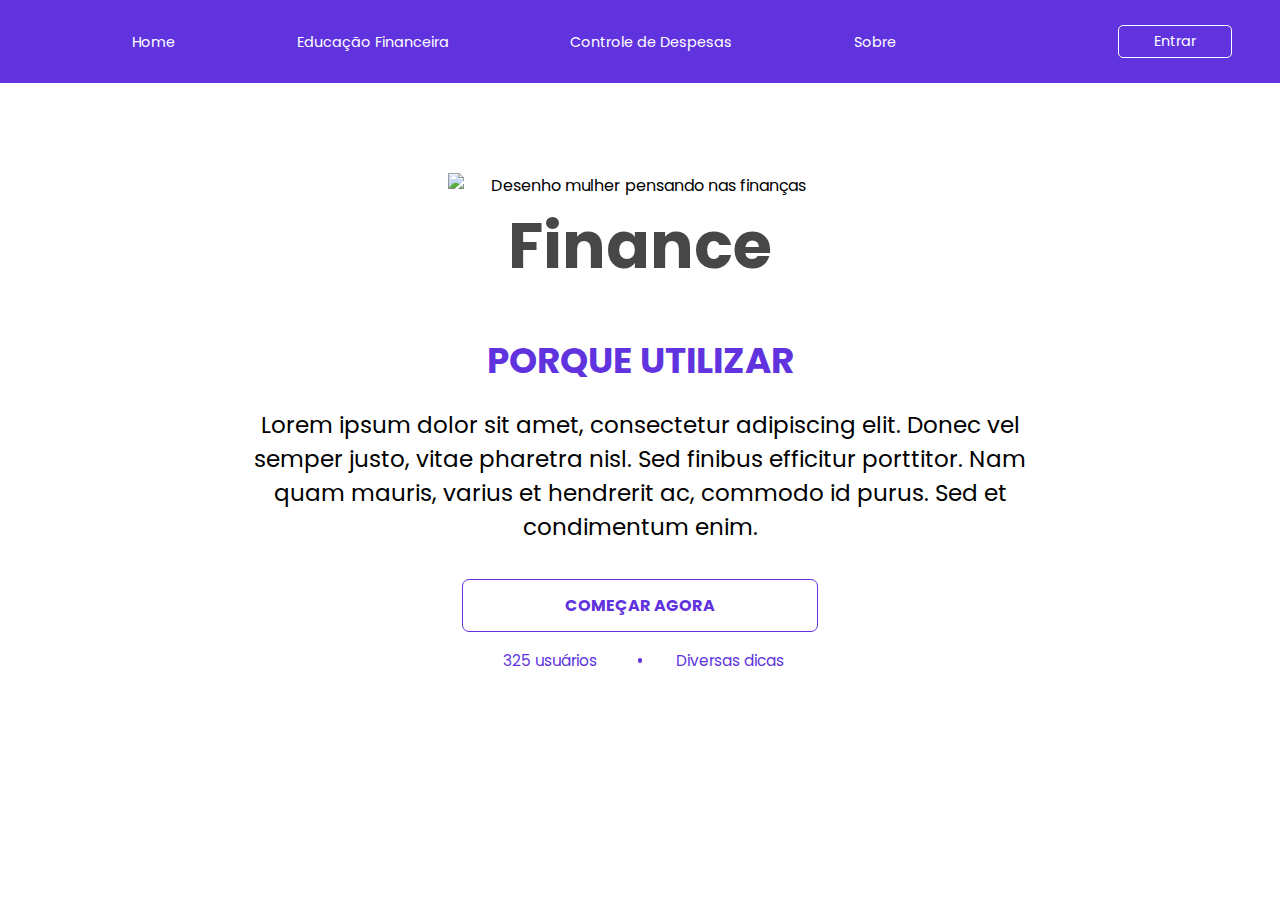
==== index.html @ 689571c2 "Desafio Hackaton" ====
<!DOCTYPE html>
<html lang="pt-br">

<head>
    <meta charset="UTF-8" />
    <meta http-equiv="X-UA-Compatible" content="IE=edge" />
    <meta name="viewport" content="width=device-width, initial-scale=1.0" />
    <link rel="stylesheet" href="./assets/css/index.css" />
    <title>Finance</title>
</head>

<body>
    <!-- Cabeçalho -->
    <header>
        <nav>
            <ul>
                <li>
                    <a href="index.html" title="Ir para Home">Home</a>
                </li>
                <li>
                    <a href="edufinanc.html" title="Ir para Educação Financeira">Educação Financeira</a>
                </li>
                <li>
                    <a href="#" title="Ir para Controle de Despesas">Controle de Despesas</a>
                </li>
                <li>
                    <a href="sobre.html" title="Ir para Sobre">Sobre</a>
                </li>
            </ul>
            <a href="login.html" class="loginBtn hoverBtn">Entrar</a>
        </nav>
    </header>

    <!-- Conteúdo principal -->
    <main>
        <section class="introduction">
            <img src="./assets/image/finances-picture.png" alt="Desenho mulher pensando nas finanças" loading="lazy" />
            <h1>Finance</h1>
            <h3>PORQUE UTILIZAR</h3>
            <p>
                Lorem ipsum dolor sit amet, consectetur adipiscing elit. Donec vel semper justo, vitae pharetra nisl.
                Sed finibus efficitur porttitor. Nam quam mauris, varius et hendrerit ac, commodo id purus. Sed et
                condimentum enim.
            </p>
            <div>
                <a href="login.html" class="startBtn hoverBtn">COMEÇAR AGORA</a>
                <div class="users">
                    <p>325 usuários</p>
                    <div class="dot"></div>
                    <p>Diversas dicas</p>
                </div>
            </div>
        </section>
    </main>

    <!-- Rodapé -->
    <footer></footer>

    <script src="./assets/js/main.js"></script>
</body>
</html>
---- assets/css/index.css ----
@import url("https://fonts.googleapis.com/css2?family=Poppins:wght@400;600;700&display=swap");

* {
    margin: 0;
    padding: 0;
    box-sizing: border-box;
    font-family: "Poppins", sans-serif;
}

header {
    padding: 25px 10px;
    background-color: #6033df;
}

header nav {
    display: flex;
    justify-content: space-between;
    align-items: center;
}

nav ul {
    list-style: none;
    width: 80%;
    display: flex;
    justify-content: space-evenly;
}

nav a {
    text-decoration: none;
    color: #fff;
    font-size: 0.9rem;
    font-weight: 400;
}

.loginBtn,
.startBtn {
    margin-right: 3%;
    padding: 5px 35px;
    border-radius: 5px;
    border: 1px solid #fff;
    position: relative;
    z-index: 1;
    display: inline-block;
    overflow: hidden;
    transition: color 1s;
}

.hoverBtn:hover {
    color: #6033df;
}

.hoverBtn::before {
    content: "";
    position: absolute;
    top: 0;
    left: -50px;
    z-index: -1;
    width: 0;
    height: 100%;
    background-color: #fff;
    transform: skewX(35deg);
    transition: width 1s;
}

.hoverBtn:hover::before {
    width: 160%;
}

.introduction {
    margin-top: 90px;
    display: flex;
    flex-direction: column;
    align-items: center;
    text-align: center;
}

.introduction img {
    width: 30vw;
}

.introduction h1 {
    color: #474747;
    font-size: 5vw;
}

.introduction h3 {
    color: #6033DF;
    font-size: 2.8vw;
    margin: 40px 0 20px 0;
}

.introduction p {
    width: 65%;
    font-size: 1.8vw;
}

.introduction .startBtn {
    color: #6033df;
    text-decoration: none;
    font-weight: 700;
    margin: 35px 0 10px 0;
    padding: 1vw 8vw;
    border: solid 1px;
    border-radius: 7px;
}

.startBtn:hover {
    color: #fff;
}

.introduction .hoverBtn::before {
    background-color: #6033df;
    z-index: -1;
    transform: skewX(55deg);
}

.users {
    color: #6033DF;
    width: 100%;
    display: flex;
    justify-content: space-between;
    align-items: center;
}

.users p {
    font-size: 1.2vw;
}

.users .dot {
    background-color: #6033DF;
    width: 6px;
    height: 5px;
    border-radius: 50%;
}
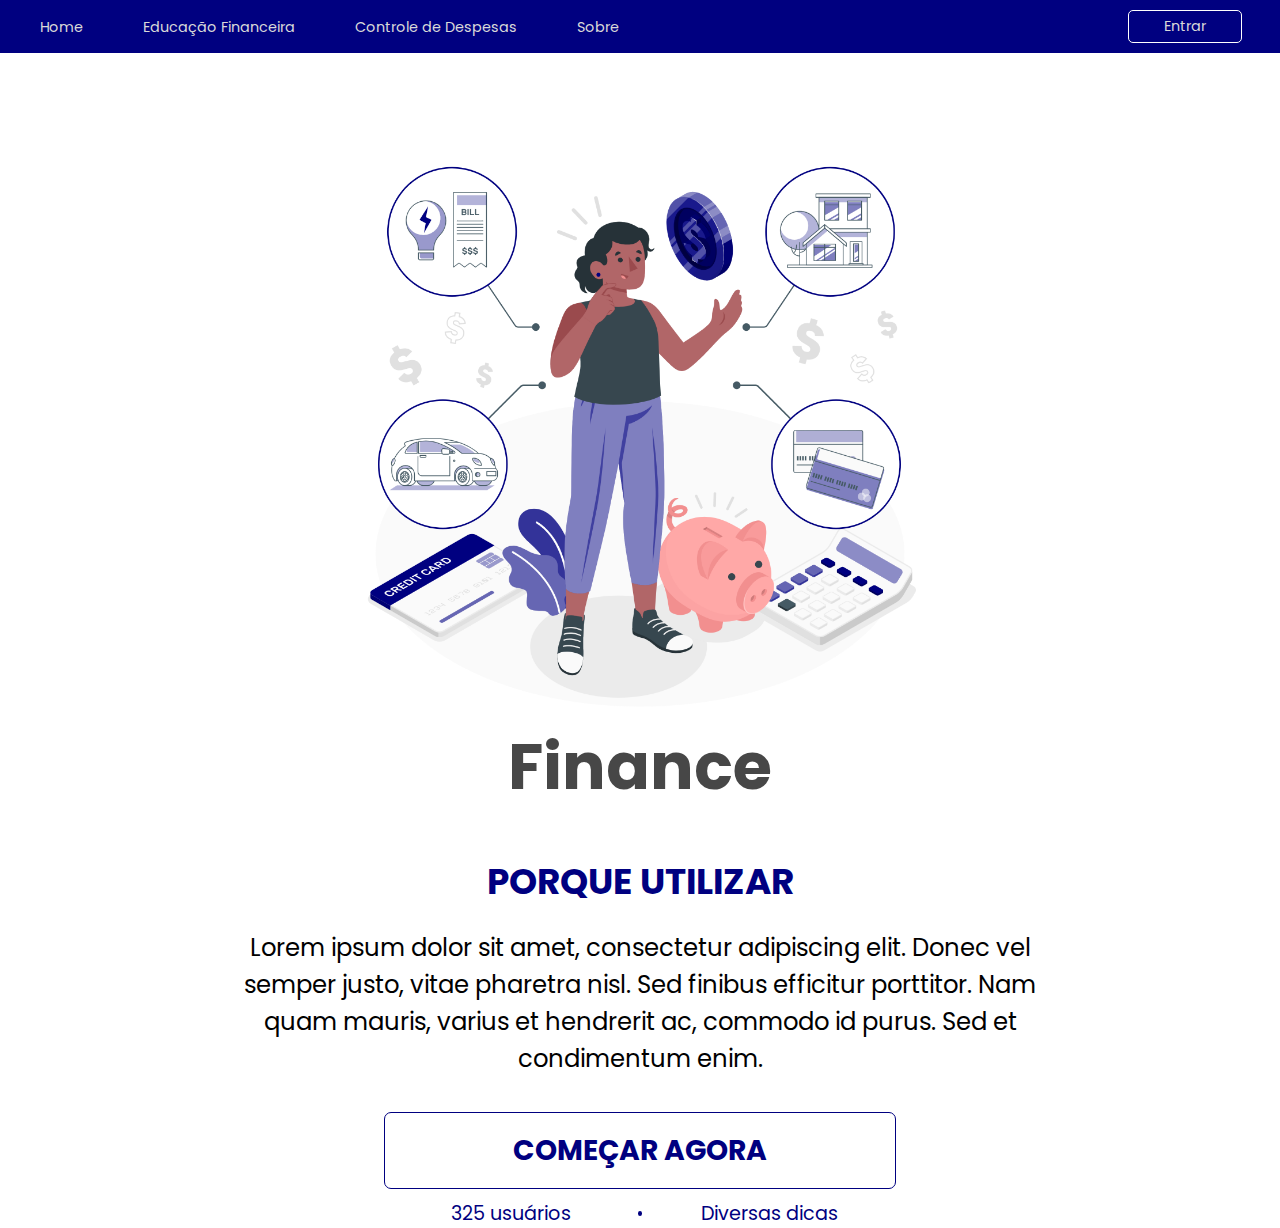
==== commit 2f6b0c2c: "Index update - nav menu" ====
--- a/index.html
+++ b/index.html
@@ -13,20 +13,26 @@
     <!-- Cabeçalho -->
     <header>
         <nav>
-            <ul>
-                <li>
-                    <a href="index.html" title="Ir para Home">Home</a>
+            <ul class="navMenu">
+                <li class="navItem">
+                    <a class="navLink" href="index.html" title="Ir para Home">Home</a>
                 </li>
-                <li>
-                    <a href="edufinanc.html" title="Ir para Educação Financeira">Educação Financeira</a>
+                <li class="navItem">
+                    <a class="navLink" href="edufinanc.html" title="Ir para Educação Financeira">Educação Financeira</a>
                 </li>
-                <li>
-                    <a href="#" title="Ir para Controle de Despesas">Controle de Despesas</a>
+                <li class="navItem">
+                    <a class="navLink" href="#" title="Ir para Controle de Despesas">Controle de Despesas</a>
                 </li>
-                <li>
-                    <a href="sobre.html" title="Ir para Sobre">Sobre</a>
+                <li class="navItem">
+                    <a class="navLink" href="sobre.html" title="Ir para Sobre">Sobre</a>
                 </li>
             </ul>
+            <div class="hamburger">
+                <span class="bar"></span>
+                <span class="bar"></span>
+                <span class="bar"></span>
+            </div>
+
             <a href="login.html" class="loginBtn hoverBtn">Entrar</a>
         </nav>
     </header>
@@ -34,7 +40,7 @@
     <!-- Conteúdo principal -->
     <main>
         <section class="introduction">
-            <img src="./assets/image/finances-picture.png" alt="Desenho mulher pensando nas finanças" loading="lazy" />
+            <img src="./assets/image/finances-picture.png" alt="Ilustração mulher pensando nas finanças" loading="lazy" />
             <h1>Finance</h1>
             <h3>PORQUE UTILIZAR</h3>
             <p>
@@ -51,11 +57,22 @@
                 </div>
             </div>
         </section>
+
+        <section class="midleSection">
+            <div class="midleContainer">
+                <div>
+                    
+                </div>
+                <div>
+
+                </div>
+            </div>
+        </section>
     </main>
 
     <!-- Rodapé -->
     <footer></footer>
 
-    <script src="./assets/js/main.js"></script>
+    <script src="./assets/js/index.js"></script>
 </body>
 </html>--- a/assets/css/index.css
+++ b/assets/css/index.css
@@ -1,4 +1,8 @@
 @import url("https://fonts.googleapis.com/css2?family=Poppins:wght@400;600;700&display=swap");
+
+:root {
+    --primary-color: #000080;
+}
 
 * {
     margin: 0;
@@ -8,8 +12,8 @@
 }
 
 header {
-    padding: 25px 10px;
-    background-color: #6033df;
+    padding: 10px 0;
+    background-color: var(--primary-color);
 }
 
 header nav {
@@ -18,18 +22,41 @@
     align-items: center;
 }
 
-nav ul {
+.navMenu {
     list-style: none;
-    width: 80%;
+    padding-left: 40px;
     display: flex;
     justify-content: space-evenly;
+    gap: 60px;
 }
 
 nav a {
     text-decoration: none;
-    color: #fff;
+    color: #D9D9D9;
     font-size: 0.9rem;
     font-weight: 400;
+    transition: 0.3s;
+}
+
+nav a:hover {
+    color: #FFF;
+}
+
+.hamburger {
+    display: none;
+    cursor: pointer;
+    margin-left: 10%;
+}
+
+.bar {
+    display: block;
+    width: 25px;
+    height: 3px;
+    border-radius: 5px;
+    margin: 5px auto;
+    -webkit-transition: all 0.3s ease-in-out;
+    transition: all 0.3s ease-in-out;
+    background-color: #FFF;
 }
 
 .loginBtn,
@@ -46,7 +73,7 @@
 }
 
 .hoverBtn:hover {
-    color: #6033df;
+    color: var(--primary-color);
 }
 
 .hoverBtn::before {
@@ -75,7 +102,7 @@
 }
 
 .introduction img {
-    width: 30vw;
+    width: 45vw;
 }
 
 .introduction h1 {
@@ -84,24 +111,29 @@
 }
 
 .introduction h3 {
-    color: #6033DF;
+    color: var(--primary-color);
     font-size: 2.8vw;
     margin: 40px 0 20px 0;
 }
 
 .introduction p {
     width: 65%;
-    font-size: 1.8vw;
+    font-size: 1.9vw;
 }
 
 .introduction .startBtn {
-    color: #6033df;
+    color: var(--primary-color);
     text-decoration: none;
     font-weight: 700;
+    font-size: 2.2vw;
     margin: 35px 0 10px 0;
-    padding: 1vw 8vw;
+    width: 40vw;
+    height: 6vw;
     border: solid 1px;
     border-radius: 7px;
+    display: flex;
+    align-items: center;
+    justify-content: center;
 }
 
 .startBtn:hover {
@@ -109,13 +141,13 @@
 }
 
 .introduction .hoverBtn::before {
-    background-color: #6033df;
+    background-color: var(--primary-color);
     z-index: -1;
     transform: skewX(55deg);
 }
 
 .users {
-    color: #6033DF;
+    color: var(--primary-color);
     width: 100%;
     display: flex;
     justify-content: space-between;
@@ -123,12 +155,52 @@
 }
 
 .users p {
-    font-size: 1.2vw;
+    font-size: 1.5vw;
 }
 
 .users .dot {
-    background-color: #6033DF;
+    background-color: var(--primary-color);
     width: 6px;
     height: 5px;
     border-radius: 50%;
+}
+
+@media (max-width: 860px) {
+    .hamburger {
+        display: block;
+    }
+
+    .hamburger.active .bar:nth-child(2) {
+        opacity: 0;
+    }
+    .hamburger.active .bar:nth-child(1) {
+        transform: translateY(8px) rotate(45deg);
+    }
+    .hamburger.active .bar:nth-child(3) {
+        transform: translateY(-8px) rotate(-45deg);
+    }
+
+    .navMenu {
+        position: fixed;
+        left: -100%;
+        top: 50px;
+        gap: 0;
+        flex-direction: column;
+        background-color: var(--primary-color);
+        width: 100%;
+        text-align: center;
+        transition: 0.3s;
+    }
+
+    .navItem {
+        margin: 16px 0;
+    }
+
+    .navMenu.active{
+        left: 0;
+    }
+    
+    .loginBtn {
+        margin-right: 10%;
+    }
 }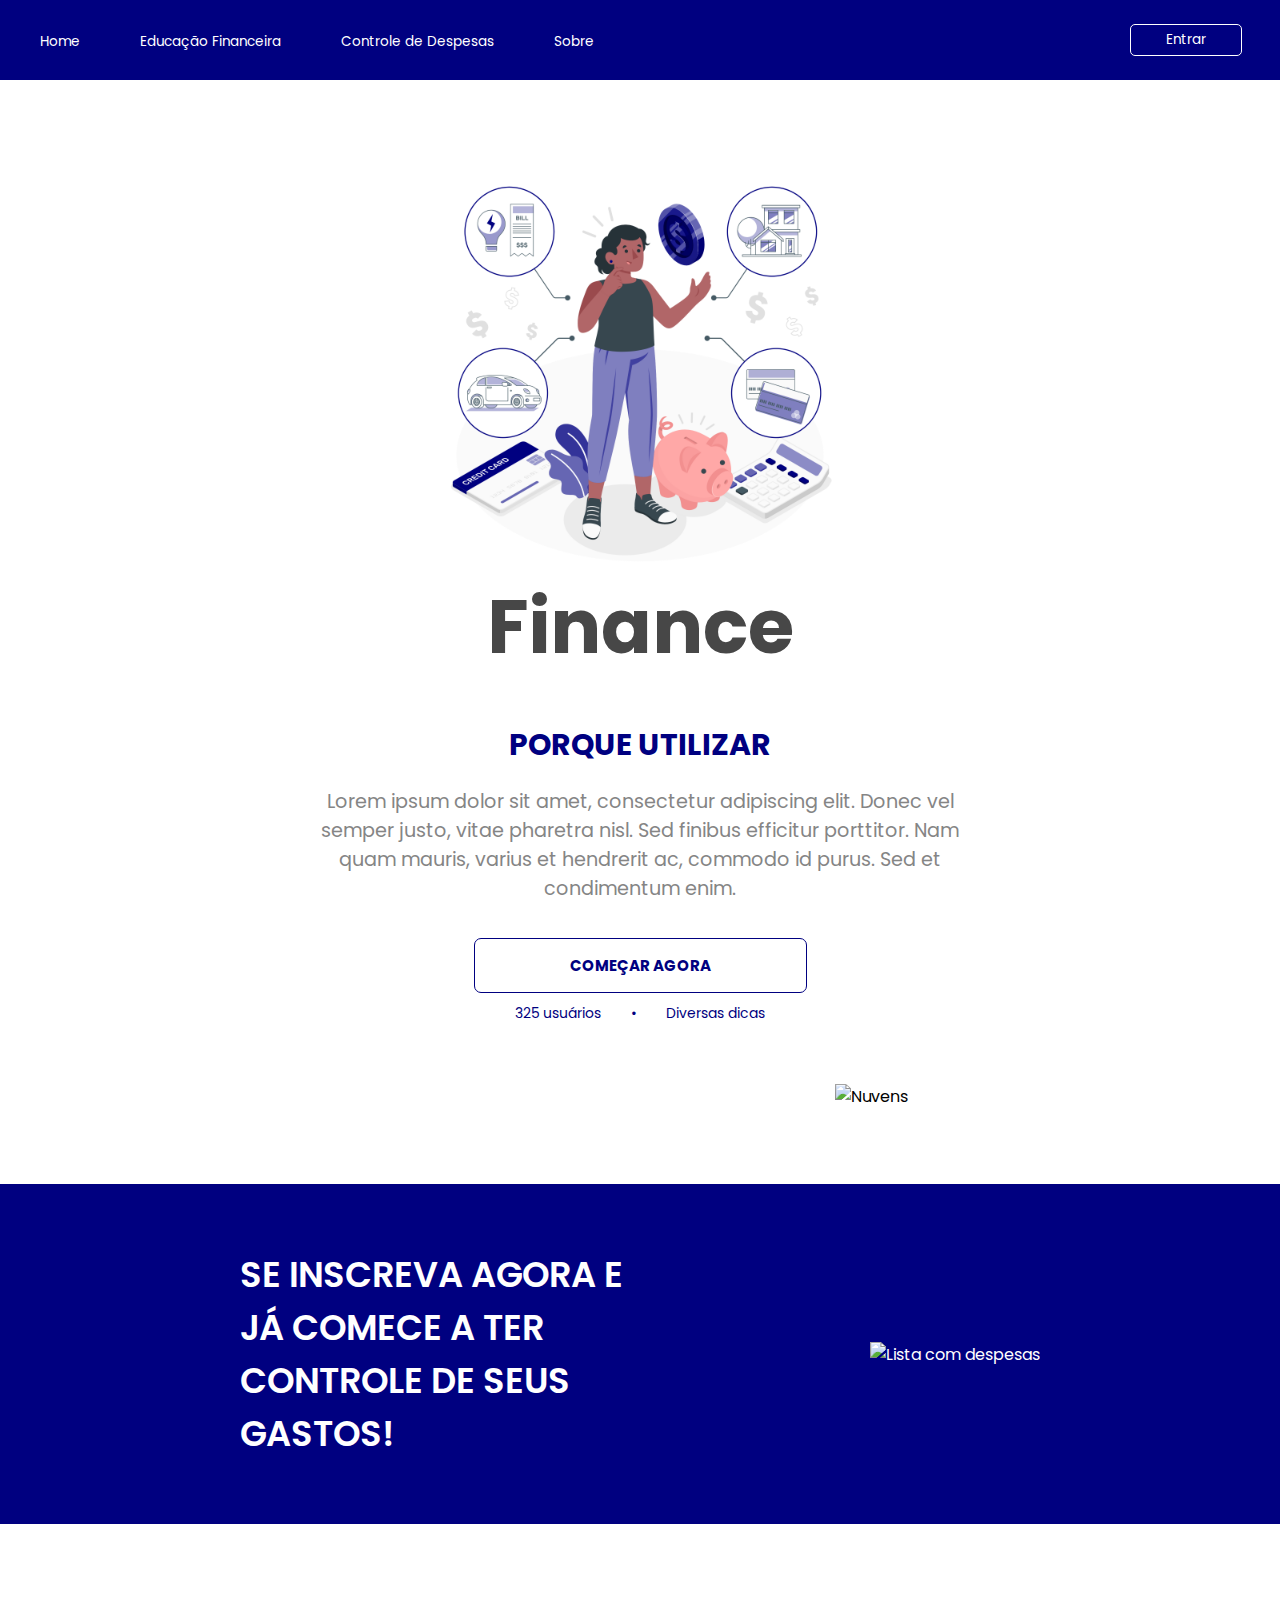
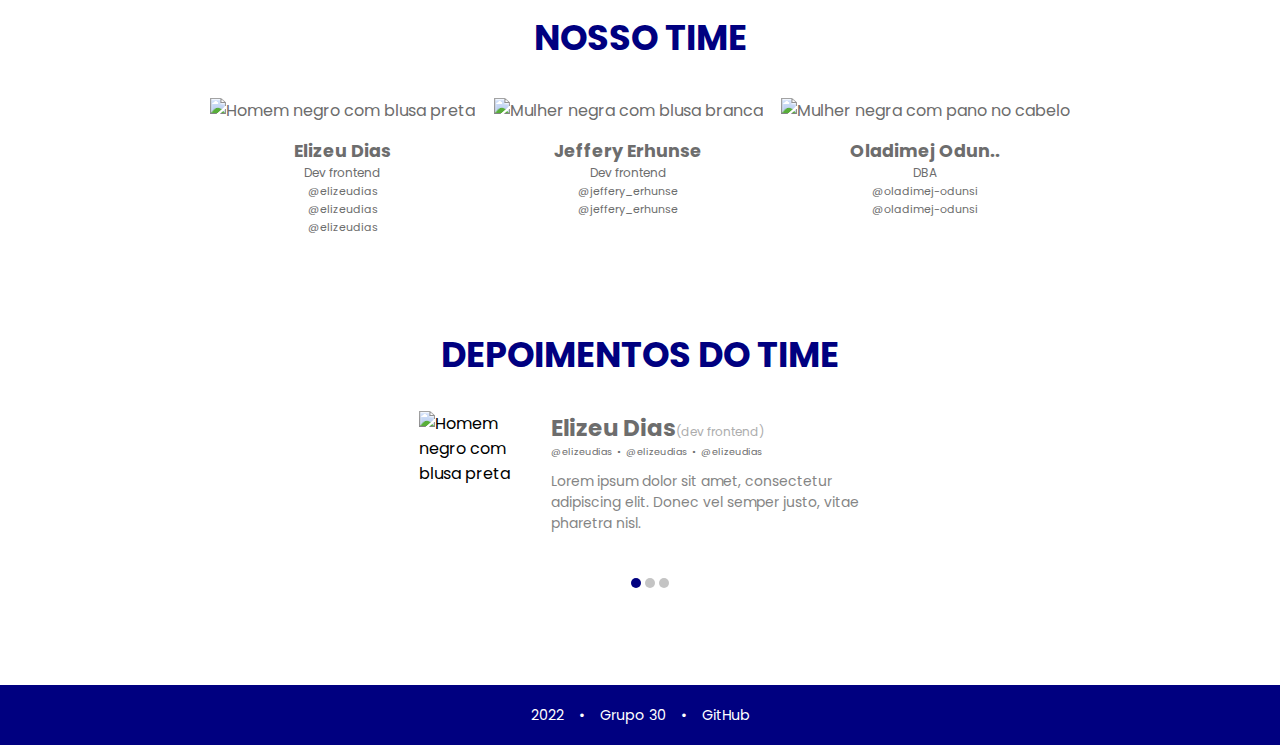
==== commit 89ad4e08: "update despesas - css | html | js" ====
--- a/index.html
+++ b/index.html
@@ -1,78 +1,224 @@
 <!DOCTYPE html>
 <html lang="pt-br">
-
-<head>
+  <head>
     <meta charset="UTF-8" />
     <meta http-equiv="X-UA-Compatible" content="IE=edge" />
     <meta name="viewport" content="width=device-width, initial-scale=1.0" />
+    <script
+      src="https://kit.fontawesome.com/6d219866b6.js"
+      crossorigin="anonymous"
+    ></script>
     <link rel="stylesheet" href="./assets/css/index.css" />
     <title>Finance</title>
-</head>
-
-<body>
+  </head>
+
+  <body>
     <!-- Cabeçalho -->
     <header>
-        <nav>
-            <ul class="navMenu">
-                <li class="navItem">
-                    <a class="navLink" href="index.html" title="Ir para Home">Home</a>
-                </li>
-                <li class="navItem">
-                    <a class="navLink" href="edufinanc.html" title="Ir para Educação Financeira">Educação Financeira</a>
-                </li>
-                <li class="navItem">
-                    <a class="navLink" href="#" title="Ir para Controle de Despesas">Controle de Despesas</a>
-                </li>
-                <li class="navItem">
-                    <a class="navLink" href="sobre.html" title="Ir para Sobre">Sobre</a>
-                </li>
-            </ul>
-            <div class="hamburger">
-                <span class="bar"></span>
-                <span class="bar"></span>
-                <span class="bar"></span>
-            </div>
-
-            <a href="login.html" class="loginBtn hoverBtn">Entrar</a>
-        </nav>
+      <nav>
+        <ul class="navMenu">
+          <li class="navItem">
+            <a class="navLink" href="index.html" title="Ir para Home">Home</a>
+          </li>
+          <li class="navItem">
+            <a
+              class="navLink"
+              href="edufinanc.html"
+              title="Ir para Educação Financeira"
+              >Educação Financeira</a
+            >
+          </li>
+          <li class="navItem">
+            <a class="navLink" href="despesas.html" title="Ir para Controle de Despesas"
+              >Controle de Despesas</a
+            >
+          </li>
+          <li class="navItem">
+            <a class="navLink" href="sobre.html" title="Ir para Sobre">Sobre</a>
+          </li>
+        </ul>
+        <div class="hamburger">
+          <span class="bar"></span>
+          <span class="bar"></span>
+          <span class="bar"></span>
+        </div>
+
+        <a href="login.html" class="loginBtn hoverBtn">Entrar</a>
+      </nav>
     </header>
 
     <!-- Conteúdo principal -->
     <main>
-        <section class="introduction">
-            <img src="./assets/image/finances-picture.png" alt="Ilustração mulher pensando nas finanças" loading="lazy" />
-            <h1>Finance</h1>
-            <h3>PORQUE UTILIZAR</h3>
-            <p>
-                Lorem ipsum dolor sit amet, consectetur adipiscing elit. Donec vel semper justo, vitae pharetra nisl.
-                Sed finibus efficitur porttitor. Nam quam mauris, varius et hendrerit ac, commodo id purus. Sed et
-                condimentum enim.
-            </p>
+      <section class="introduction">
+        <img
+          src="./assets/image/finances-picture.png"
+          alt="Ilustração mulher pensando nas finanças"
+          loading="lazy"
+        />
+        <h1>Finance</h1>
+        <h3>PORQUE UTILIZAR</h3>
+        <p>
+          Lorem ipsum dolor sit amet, consectetur adipiscing elit. Donec vel
+          semper justo, vitae pharetra nisl. Sed finibus efficitur porttitor.
+          Nam quam mauris, varius et hendrerit ac, commodo id purus. Sed et
+          condimentum enim.
+        </p>
+        <div>
+          <div class="btnContainer">
+            <a href="login.html" class="startBtn hoverBtn">COMEÇAR AGORA</a>
+            <ul class="users">
+              <li>325 usuários</li>
+              <li>•</li>
+              <li>Diversas dicas</li>
+            </ul>
+          </div>
+        </div>
+      </section>
+
+      <section class="midleSection">
+        <figure class="clouds">
+          <img src="./assets/image/clouds.png" alt="Nuvens" />
+        </figure>
+        <div class="midleContainer">
+          <div>
+            <p>SE INSCREVA AGORA E JÁ COMECE A TER CONTROLE DE SEUS GASTOS!</p>
+          </div>
+          <figure class="listFigure">
+            <img
+              src="./assets/image/finance-list.png"
+              alt="Lista com despesas"
+            />
+          </figure>
+        </div>
+      </section>
+
+      <section class="ourTeam">
+        <h3>NOSSO TIME</h3>
+        <div class="membersContainer">
+          <div class="memberInfo">
+            <img
+              src="./assets/image/elizeu.png"
+              alt="Homem negro com blusa preta"
+            />
+            <h4>Elizeu Dias</h4>
+            <ul>
+              <li>Dev frontend</li>
+              <li>
+                <i class="fa-brands fa-twitter"></i>
+                @elizeudias
+              </li>
+              <li>
+                <i class="fa-brands fa-github"></i>
+                @elizeudias
+              </li>
+              <li>
+                <i class="fa-brands fa-linkedin"></i>
+                @elizeudias
+              </li>
+            </ul>
+          </div>
+          <div class="memberInfo">
+            <img
+              src="./assets/image/jeffery.png"
+              alt="Mulher negra com blusa branca"
+            />
+            <h4>Jeffery Erhunse</h4>
+            <ul>
+              <li>Dev frontend</li>
+              <li>
+                <i class="fa-brands fa-github"></i>
+                @jeffery_erhunse
+              </li>
+              <li>
+                <i class="fa-brands fa-linkedin"></i>
+                @jeffery_erhunse
+              </li>
+            </ul>
+          </div>
+          <div class="memberInfo">
+            <img
+              src="./assets/image/oladmej.png"
+              alt="Mulher negra com pano no cabelo"
+            />
+            <h4>Oladimej Odun..</h4>
+            <ul>
+              <li>DBA</li>
+              <li>
+                <i class="fa-brands fa-github"></i>
+                @oladimej-odunsi
+              </li>
+              <li>
+                <i class="fa-brands fa-linkedin"></i>
+                @oladimej-odunsi
+              </li>
+            </ul>
+          </div>
+        </div>
+      </section>
+
+      <section class="depositions">
+        <h3>DEPOIMENTOS DO TIME</h3>
+        <div class="depositionsContainer">
+          <img
+            src="./assets/image/elizeu-square.png"
+            alt="Homem negro com blusa preta"
+          />
+          <div class="aboutContainer">
             <div>
-                <a href="login.html" class="startBtn hoverBtn">COMEÇAR AGORA</a>
-                <div class="users">
-                    <p>325 usuários</p>
-                    <div class="dot"></div>
-                    <p>Diversas dicas</p>
-                </div>
+              <h4>Elizeu Dias<span>(dev frontend)</span></h4>
+              <ul>
+                <li>
+                  <i class="fa-brands fa-twitter"></i>
+                  @elizeudias
+                </li>
+                <li>•</li>
+                <li>
+                  <i class="fa-brands fa-github"></i>
+                  @elizeudias
+                </li>
+                <li>•</li>
+                <li>
+                  <i class="fa-brands fa-linkedin"></i>
+                  @elizeudias
+                </li>
+              </ul>
             </div>
-        </section>
-
-        <section class="midleSection">
-            <div class="midleContainer">
-                <div>
-                    
-                </div>
-                <div>
-
-                </div>
+            <div>
+              <p>
+                Lorem ipsum dolor sit amet, consectetur adipiscing elit. Donec
+                vel semper justo, vitae pharetra nisl.
+              </p>
             </div>
-        </section>
+            <div class="inputContainer">
+              <input type="radio" name="depositions" checked />
+              <input type="radio" name="depositions" disabled />
+              <input type="radio" name="depositions" disabled />
+            </div>
+          </div>
+        </div>
+      </section>
     </main>
 
     <!-- Rodapé -->
-    <footer></footer>
+    <footer>
+      <ul>
+        <li>2022</li>
+        <li>•</li>
+        <li>Grupo 30</li>
+        <li>•</li>
+        <li>
+          <a
+            href="https://github.com/matosmarcio10/Desafio-Hackaton-Extraoficial"
+            target="_blank"
+            title="Ir para github"
+          >
+            <i class="fa-brands fa-github"></i>
+            GitHub
+          </a>
+        </li>
+      </ul>
+    </footer>
 
     <script src="./assets/js/index.js"></script>
-</body>
-</html>+  </body>
+</html>
--- a/assets/css/index.css
+++ b/assets/css/index.css
@@ -1,206 +1,457 @@
-@import url("https://fonts.googleapis.com/css2?family=Poppins:wght@400;600;700&display=swap");
+@import url('https://fonts.googleapis.com/css2?family=Poppins:wght@400;600;700&display=swap');
 
 :root {
-    --primary-color: #000080;
+  --primary-color: #000080;
 }
 
 * {
-    margin: 0;
-    padding: 0;
-    box-sizing: border-box;
-    font-family: "Poppins", sans-serif;
-}
+  margin: 0;
+  padding: 0;
+  box-sizing: border-box;
+  font-family: 'Poppins', sans-serif;
+}
+
+::-webkit-scrollbar-track {
+  background-color: #FFF;
+}
+::-webkit-scrollbar {
+  width: 10px;
+}
+::-webkit-scrollbar-thumb {
+  background: var(--primary-color);
+}
+
 
 header {
-    padding: 10px 0;
-    background-color: var(--primary-color);
+  padding: 24px 0;
+  background-color: var(--primary-color);
 }
 
 header nav {
-    display: flex;
-    justify-content: space-between;
-    align-items: center;
+  display: flex;
+  justify-content: space-between;
+  align-items: center;
 }
 
 .navMenu {
-    list-style: none;
-    padding-left: 40px;
-    display: flex;
-    justify-content: space-evenly;
-    gap: 60px;
+  list-style: none;
+  padding-left: 40px;
+  display: flex;
+  justify-content: space-evenly;
+  gap: 60px;
 }
 
 nav a {
-    text-decoration: none;
-    color: #D9D9D9;
-    font-size: 0.9rem;
-    font-weight: 400;
-    transition: 0.3s;
-}
-
-nav a:hover {
-    color: #FFF;
+  position: relative;
+  text-decoration: none;
+  color: #FFF;
+  font-size: 0.85rem;
+  font-weight: 400;
+}
+
+nav li a::after {
+  content: '';
+  border-bottom: 2px solid #FFF;
+  position: absolute;
+  top: 1px;
+  left: 0;
+  transition: 0.3s ease-in-out;
+  opacity: 0;
+  height: 100%;
+}
+
+nav li a:hover::after {
+  animation: hoverEffect 0.5s forwards;
+  opacity: 1;
+}
+
+@keyframes hoverEffect {
+  from {
+    width: 0;
+  }
+  to {
+    width: 100%;
+  }
 }
 
 .hamburger {
-    display: none;
-    cursor: pointer;
-    margin-left: 10%;
+  display: none;
+  cursor: pointer;
+  margin-left: 10%;
 }
 
 .bar {
-    display: block;
-    width: 25px;
-    height: 3px;
-    border-radius: 5px;
-    margin: 5px auto;
-    -webkit-transition: all 0.3s ease-in-out;
-    transition: all 0.3s ease-in-out;
-    background-color: #FFF;
+  display: block;
+  width: 25px;
+  height: 3px;
+  border-radius: 5px;
+  margin: 5px auto;
+  -webkit-transition: all 0.3s ease-in-out;
+  transition: all 0.3s ease-in-out;
+  background-color: #fff;
 }
 
 .loginBtn,
 .startBtn {
-    margin-right: 3%;
-    padding: 5px 35px;
-    border-radius: 5px;
-    border: 1px solid #fff;
+  margin-right: 3%;
+  padding: 5px 35px;
+  border-radius: 5px;
+  border: 1px solid #fff;
+  position: relative;
+  z-index: 1;
+  display: inline-block;
+  overflow: hidden;
+  transition: color 1s;
+}
+
+.hoverBtn:hover {
+  color: var(--primary-color);
+}
+
+.hoverBtn::before {
+  content: '';
+  position: absolute;
+  top: 0;
+  left: -50px;
+  z-index: -1;
+  width: 0;
+  height: 100%;
+  background-color: #fff;
+  transform: skewX(35deg);
+  transition: width 1s;
+}
+
+.hoverBtn:hover::before {
+  width: 160%;
+}
+
+.introduction {
+  margin-top: 90px;
+  display: flex;
+  flex-direction: column;
+  align-items: center;
+  text-align: center;
+}
+
+.introduction img {
+  width: 400px;
+}
+
+.introduction h1 {
+  color: #474747;
+  font-size: 4.7rem;
+}
+
+.introduction h3 {
+  color: var(--primary-color);
+  font-size: 1.87rem;
+  margin: 40px 0 20px 0;
+}
+
+.introduction p {
+  width: 685px;
+  font-size: 1.2rem;
+  color: #858585;
+}
+
+.btnContainer {
+  display: flex;
+  flex-direction: column;
+  align-items: center;
+  justify-items: center;
+}
+
+.introduction .startBtn {
+  color: var(--primary-color);
+  text-decoration: none;
+  font-weight: 700;
+  font-size: 0.94rem;
+  margin: 35px 0 10px 0;
+  width: 333px;
+  height: 55px;
+  border: solid 1px;
+  border-radius: 7px;
+  display: flex;
+  align-items: center;
+  justify-content: center;
+}
+
+.startBtn:hover {
+  color: #fff;
+}
+
+.introduction .hoverBtn::before {
+  background-color: var(--primary-color);
+  z-index: -1;
+  transform: skewX(55deg);
+}
+
+.users {
+  list-style: none;
+  font-size: 0.87rem;
+  color: var(--primary-color);
+  width: 310px;
+  display: flex;
+  justify-content: center;
+  gap: 30px;
+}
+
+.midleSection {
+  position: relative;
+  margin-top: 160px;
+}
+
+.midleContainer {
+  background-color: var(--primary-color);
+  color: #fff;
+  height: 340px;
+  display: flex;
+  align-items: center;
+  justify-content: space-evenly;
+  padding: 40px 0;
+}
+
+.clouds img {
+  position: absolute;
+  right: 10%;
+  top: -100px;
+  width: 317px;
+}
+
+.listFigure img {
+  width: 412px;
+}
+
+.midleContainer p {
+  font-size: 2.2rem;
+  font-weight: 600;
+  width: 390px;
+}
+
+.ourTeam {
+  margin-top: 87px;
+  display: flex;
+  flex-direction: column;
+  align-items: center;
+}
+
+.ourTeam h3 {
+  color: var(--primary-color);
+  font-size: 2.2rem;
+  margin-bottom: 34px;
+}
+
+.membersContainer {
+  width: 70%;
+  display: flex;
+  justify-content: space-evenly;
+  align-items: baseline;
+}
+
+.memberInfo {
+  text-align: center;
+  color: #6D6D6D;
+}
+
+.memberInfo h4 {
+  margin-top: 15px;
+  font-size: 1.1rem;
+}
+
+.memberInfo ul {
+  list-style: none;
+}
+
+.memberInfo li {
+  font-size: 10.95px;
+  cursor: pointer;
+  margin-bottom: 2px;
+}
+
+.memberInfo li:nth-child(1) {
+  font-size: 12px;
+  cursor: auto;
+}
+
+.depositions h3 {
+  margin: 90px 0 30px 0;
+  text-align: center;
+  font-size: 2.2rem;
+  color: var(--primary-color);
+}
+
+.depositionsContainer {
+  display: flex;
+  justify-content: center;
+}
+
+.depositionsContainer img {
+  width: 120px;
+  height: 120px;
+  margin-right: 12px;
+}
+
+.aboutContainer {
+  display: flex;
+  flex-direction: column;
+  align-items: flex-start;
+}
+
+.aboutContainer h4 {
+  font-size: 1.44rem;
+  color: #6D6D6D;
+}
+
+.aboutContainer span {
+  font-size: 0.75rem;
+  font-weight: 400;
+  color: #ADADAD;
+}
+
+.aboutContainer ul {
+  list-style: none;
+  color: #6D6D6D;
+  font-size: 0.6rem;
+  display: flex;
+  gap: 5px;
+  margin-bottom: 12px;
+}
+
+.aboutContainer li {
+  cursor: pointer;
+}
+
+.aboutContainer p {
+  width: 310px;
+  font-size: 0.87rem;
+  color: #858585;
+  margin-bottom: 36px;
+}
+
+.inputContainer {
+  padding-left: 80px;
+  margin-bottom: 90px;
+}
+
+.inputContainer input[type="radio"] {
+  -webkit-appearance: none;
+  border-radius: 50%;
+  background-color: #C4C4C4;
+  width: 10px;
+  height: 10px;
+  cursor: pointer;
+}
+
+.inputContainer input[type="radio"]:checked{
+  background-color: var(--primary-color);
+}
+
+footer {
+  height: 60px;
+  background-color: var(--primary-color);
+  display: flex;
+  align-items: center;
+  justify-content: center;
+}
+
+footer ul {
+  list-style: none;
+  color: #FFF;
+  font-size: 0.89rem;
+  display: flex;
+  gap: 15px;
+}
+
+footer ul a {
+  color: #FFF;
+  text-decoration: none;
+}
+
+/* Media queries */
+@media (max-width: 1000px) {
+  .midleContainer {
+    justify-content: center;
+    gap: 8%;
+  }
+  
+  .clouds img {
+    top: -70px;
+    width: 250px;
+  }
+  
+  .listFigure img {
+    width: 340px;
+  }
+  
+  .midleContainer p {
+    font-size: 200%;
+    font-weight: 600;
+  }
+}
+
+@media (max-width: 860px) {
+  .hamburger {
+    display: block;
+  }
+
+  .hamburger.active .bar:nth-child(2) {
+    opacity: 0;
+  }
+  .hamburger.active .bar:nth-child(1) {
+    transform: translateY(8px) rotate(45deg);
+  }
+  .hamburger.active .bar:nth-child(3) {
+    transform: translateY(-8px) rotate(-45deg);
+  }
+
+  .navMenu {
+    position: fixed;
+    left: -100%;
+    top: 50px;
+    gap: 0;
+    flex-direction: column;
+    background-color: var(--primary-color);
+    width: 100%;
+    text-align: center;
+    transition: 0.3s;
+  }
+
+  .navItem {
+    margin: 16px 0;
+  }
+
+  .navMenu.active {
+    left: 0;
+  }
+
+  .loginBtn {
+    margin-right: 10%;
+  }
+
+  .midleSection {
     position: relative;
-    z-index: 1;
-    display: inline-block;
-    overflow: hidden;
-    transition: color 1s;
-}
-
-.hoverBtn:hover {
-    color: var(--primary-color);
-}
-
-.hoverBtn::before {
-    content: "";
-    position: absolute;
-    top: 0;
-    left: -50px;
-    z-index: -1;
-    width: 0;
-    height: 100%;
-    background-color: #fff;
-    transform: skewX(35deg);
-    transition: width 1s;
-}
-
-.hoverBtn:hover::before {
-    width: 160%;
-}
-
-.introduction {
-    margin-top: 90px;
+    margin-top: 160px;
+  }
+  
+  .midleContainer {
+    background-color: var(--primary-color);
+    color: #fff;
+    height: 340px;
     display: flex;
     flex-direction: column;
     align-items: center;
-    text-align: center;
-}
-
-.introduction img {
-    width: 45vw;
-}
-
-.introduction h1 {
-    color: #474747;
-    font-size: 5vw;
-}
-
-.introduction h3 {
-    color: var(--primary-color);
-    font-size: 2.8vw;
-    margin: 40px 0 20px 0;
-}
-
-.introduction p {
-    width: 65%;
-    font-size: 1.9vw;
-}
-
-.introduction .startBtn {
-    color: var(--primary-color);
-    text-decoration: none;
-    font-weight: 700;
-    font-size: 2.2vw;
-    margin: 35px 0 10px 0;
-    width: 40vw;
-    height: 6vw;
-    border: solid 1px;
-    border-radius: 7px;
-    display: flex;
-    align-items: center;
     justify-content: center;
-}
-
-.startBtn:hover {
-    color: #fff;
-}
-
-.introduction .hoverBtn::before {
-    background-color: var(--primary-color);
-    z-index: -1;
-    transform: skewX(55deg);
-}
-
-.users {
-    color: var(--primary-color);
-    width: 100%;
-    display: flex;
-    justify-content: space-between;
-    align-items: center;
-}
-
-.users p {
-    font-size: 1.5vw;
-}
-
-.users .dot {
-    background-color: var(--primary-color);
-    width: 6px;
-    height: 5px;
-    border-radius: 50%;
-}
-
-@media (max-width: 860px) {
-    .hamburger {
-        display: block;
-    }
-
-    .hamburger.active .bar:nth-child(2) {
-        opacity: 0;
-    }
-    .hamburger.active .bar:nth-child(1) {
-        transform: translateY(8px) rotate(45deg);
-    }
-    .hamburger.active .bar:nth-child(3) {
-        transform: translateY(-8px) rotate(-45deg);
-    }
-
-    .navMenu {
-        position: fixed;
-        left: -100%;
-        top: 50px;
-        gap: 0;
-        flex-direction: column;
-        background-color: var(--primary-color);
-        width: 100%;
-        text-align: center;
-        transition: 0.3s;
-    }
-
-    .navItem {
-        margin: 16px 0;
-    }
-
-    .navMenu.active{
-        left: 0;
-    }
-    
-    .loginBtn {
-        margin-right: 10%;
-    }
-}+    gap: 50px;
+    padding: 300px 0 240px 0;
+  }
+  
+  .clouds img {
+    right: 30%;
+  }
+  
+  .midleContainer p {
+    font-size: 1.7rem;
+    font-weight: 600;
+    width: 390px;
+  }
+}
